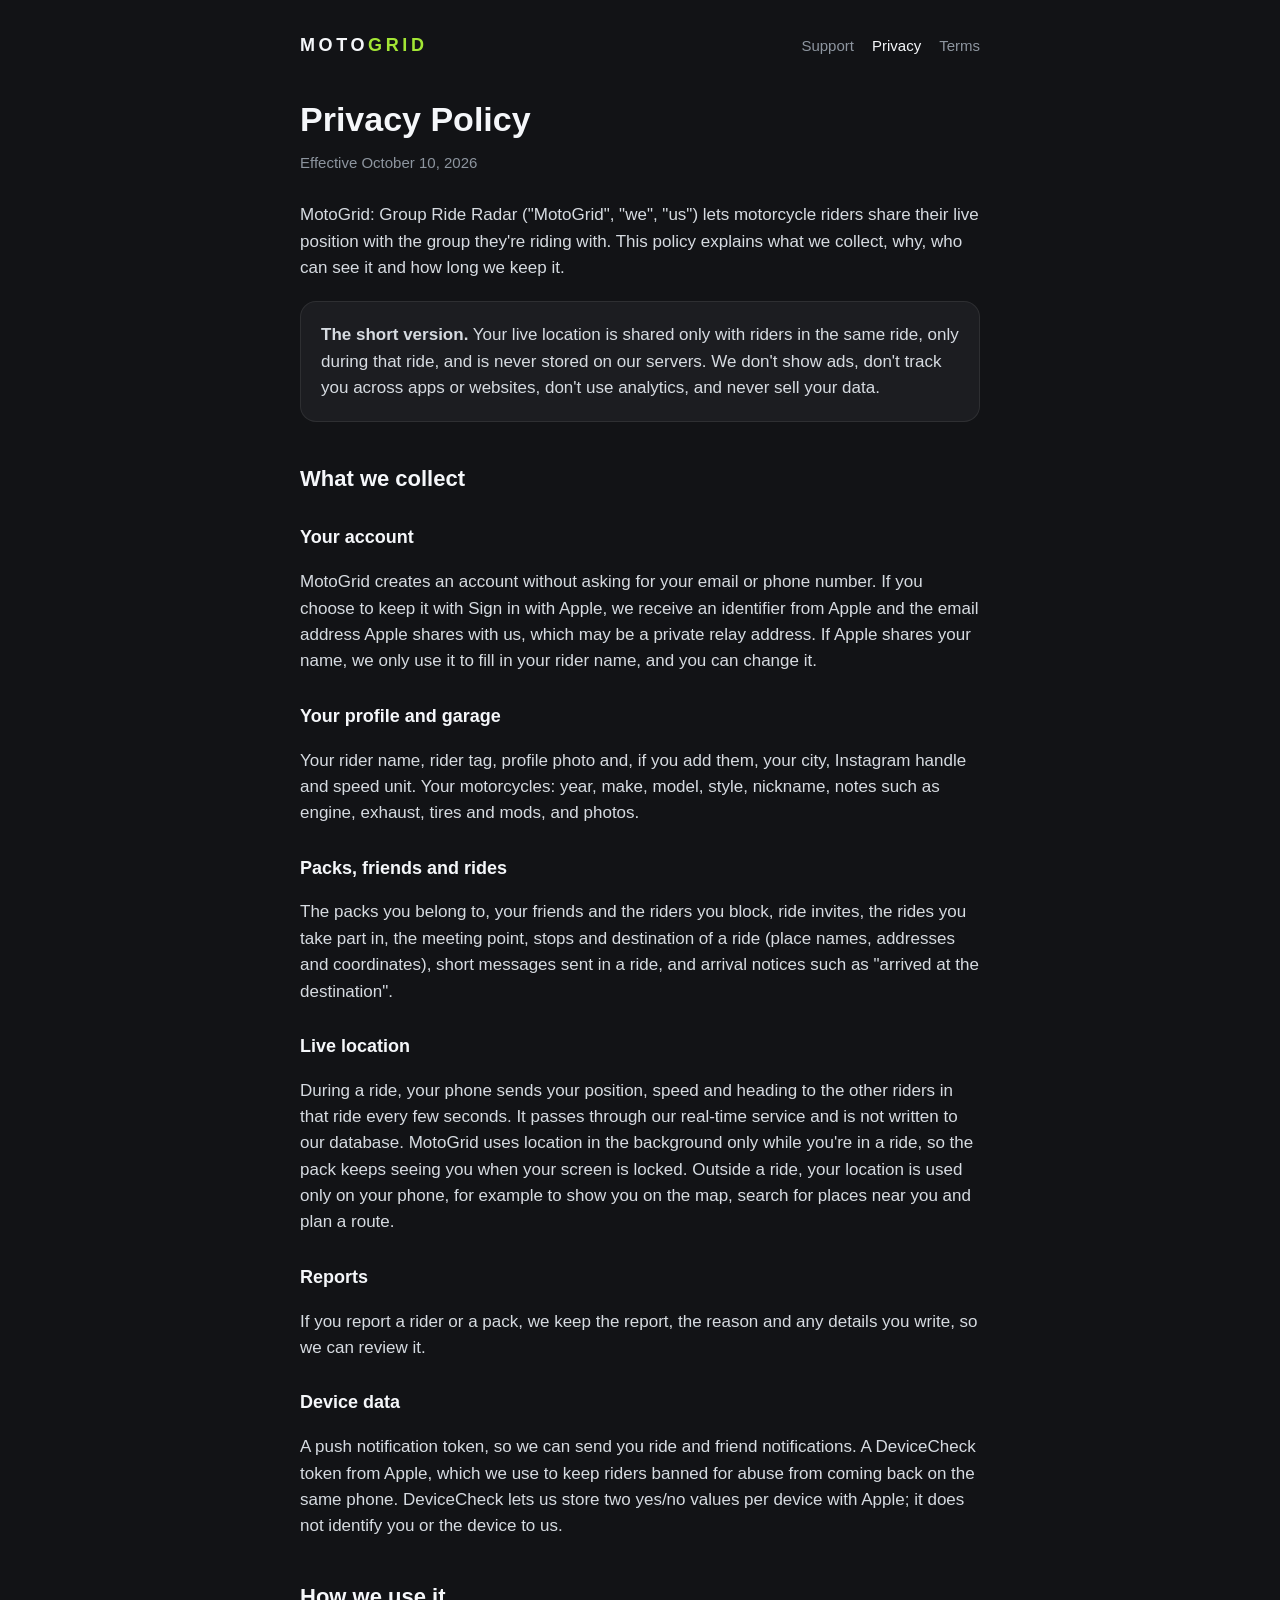
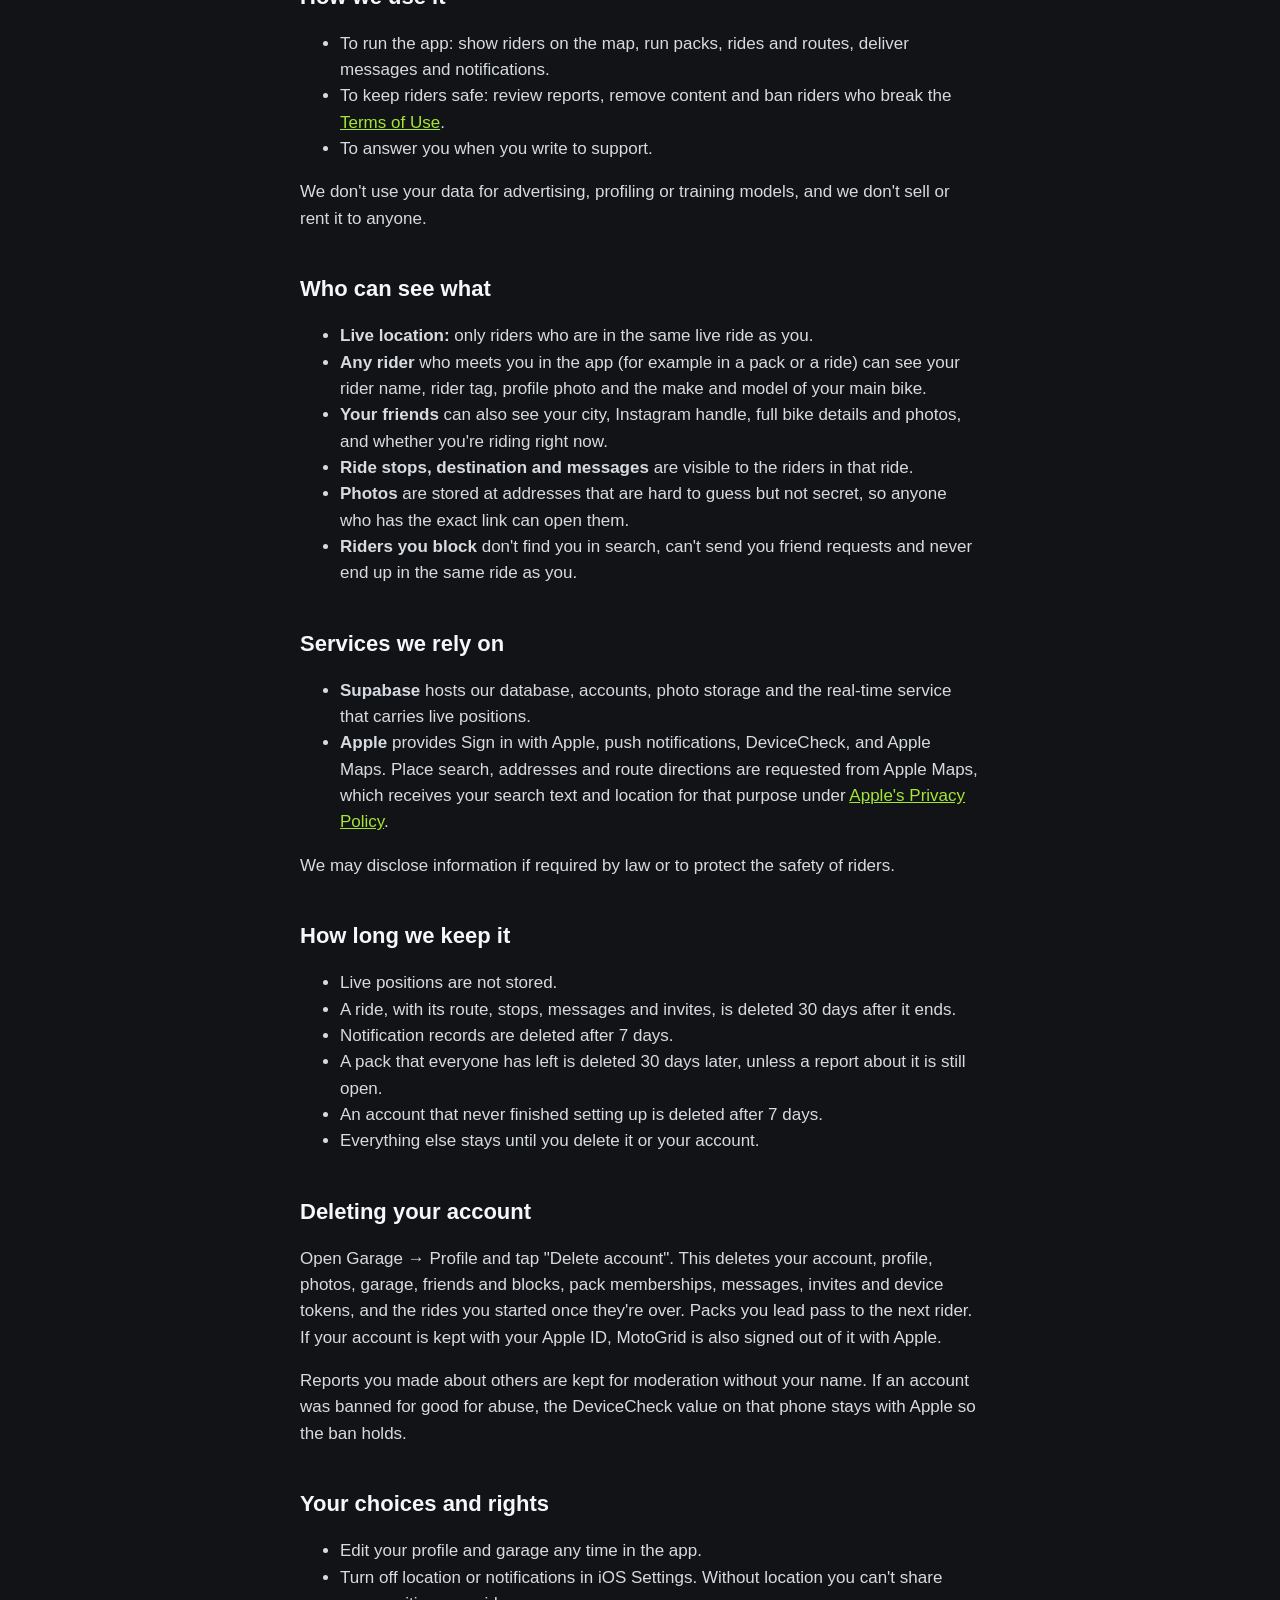
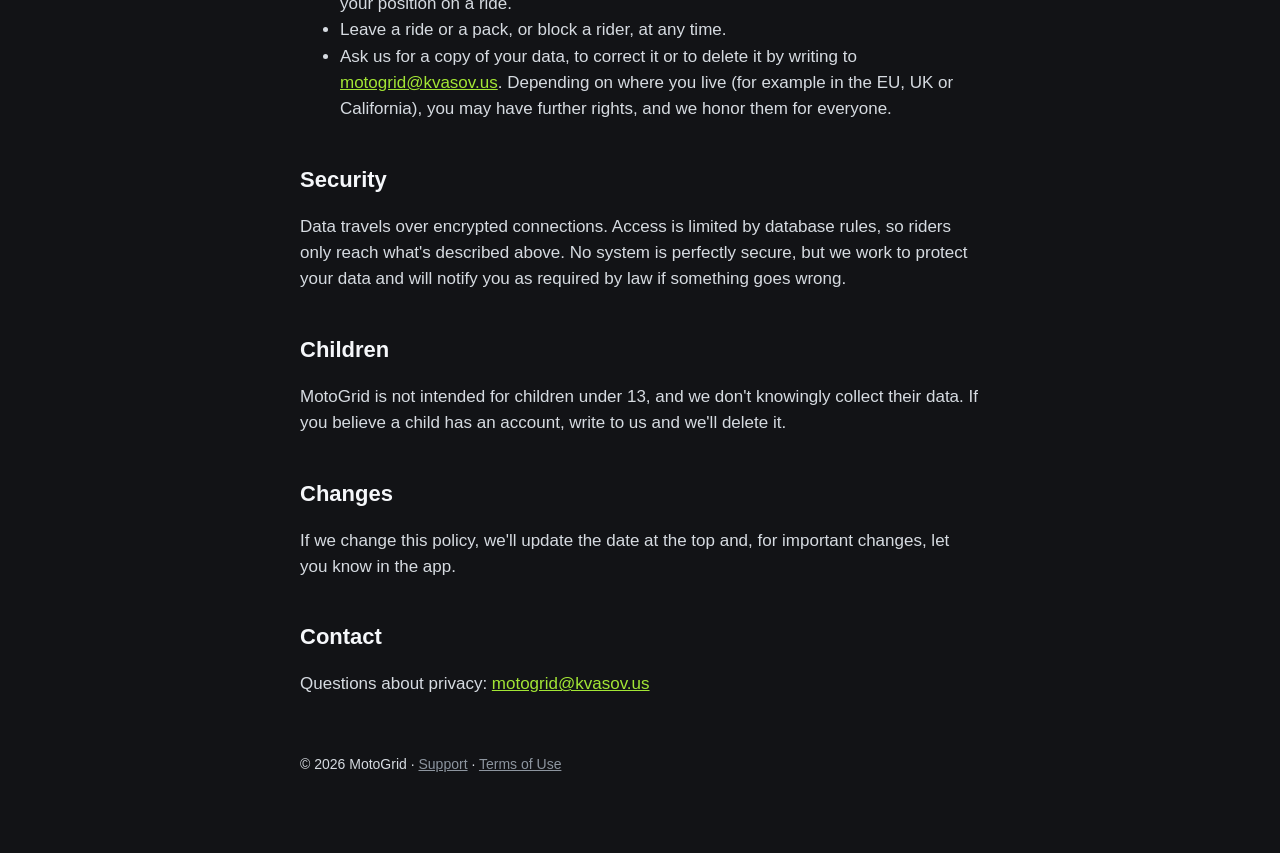
==== privacy.html @ 9b401e43 "Support page, privacy policy and terms of use" ====
<!doctype html>
<html lang="en">
<head>
  <meta charset="utf-8">
  <meta name="viewport" content="width=device-width, initial-scale=1">
  <title>MotoGrid Privacy Policy</title>
  <meta name="description" content="What MotoGrid: Group Ride Radar collects, why, who sees it and how long it's kept.">
  <link rel="stylesheet" href="style.css">
</head>
<body>
<main>
  <header>
    <a class="wordmark" href="./">MOTO<span>GRID</span></a>
    <nav>
      <a href="./">Support</a>
      <a href="privacy.html" aria-current="page">Privacy</a>
      <a href="terms.html">Terms</a>
    </nav>
  </header>

  <h1>Privacy Policy</h1>
  <p class="updated">Effective October 10, 2026</p>

  <p>MotoGrid: Group Ride Radar ("MotoGrid", "we", "us") lets motorcycle riders share their live position with the group they're riding with. This policy explains what we collect, why, who can see it and how long we keep it.</p>

  <div class="card">
    <p><strong>The short version.</strong> Your live location is shared only with riders in the same ride, only during that ride, and is never stored on our servers. We don't show ads, don't track you across apps or websites, don't use analytics, and never sell your data.</p>
  </div>

  <h2>What we collect</h2>

  <h3>Your account</h3>
  <p>MotoGrid creates an account without asking for your email or phone number. If you choose to keep it with Sign in with Apple, we receive an identifier from Apple and the email address Apple shares with us, which may be a private relay address. If Apple shares your name, we only use it to fill in your rider name, and you can change it.</p>

  <h3>Your profile and garage</h3>
  <p>Your rider name, rider tag, profile photo and, if you add them, your city, Instagram handle and speed unit. Your motorcycles: year, make, model, style, nickname, notes such as engine, exhaust, tires and mods, and photos.</p>

  <h3>Packs, friends and rides</h3>
  <p>The packs you belong to, your friends and the riders you block, ride invites, the rides you take part in, the meeting point, stops and destination of a ride (place names, addresses and coordinates), short messages sent in a ride, and arrival notices such as "arrived at the destination".</p>

  <h3>Live location</h3>
  <p>During a ride, your phone sends your position, speed and heading to the other riders in that ride every few seconds. It passes through our real-time service and is not written to our database. MotoGrid uses location in the background only while you're in a ride, so the pack keeps seeing you when your screen is locked. Outside a ride, your location is used only on your phone, for example to show you on the map, search for places near you and plan a route.</p>

  <h3>Reports</h3>
  <p>If you report a rider or a pack, we keep the report, the reason and any details you write, so we can review it.</p>

  <h3>Device data</h3>
  <p>A push notification token, so we can send you ride and friend notifications. A DeviceCheck token from Apple, which we use to keep riders banned for abuse from coming back on the same phone. DeviceCheck lets us store two yes/no values per device with Apple; it does not identify you or the device to us.</p>

  <h2>How we use it</h2>
  <ul>
    <li>To run the app: show riders on the map, run packs, rides and routes, deliver messages and notifications.</li>
    <li>To keep riders safe: review reports, remove content and ban riders who break the <a href="terms.html">Terms of Use</a>.</li>
    <li>To answer you when you write to support.</li>
  </ul>
  <p>We don't use your data for advertising, profiling or training models, and we don't sell or rent it to anyone.</p>

  <h2>Who can see what</h2>
  <ul>
    <li><strong>Live location:</strong> only riders who are in the same live ride as you.</li>
    <li><strong>Any rider</strong> who meets you in the app (for example in a pack or a ride) can see your rider name, rider tag, profile photo and the make and model of your main bike.</li>
    <li><strong>Your friends</strong> can also see your city, Instagram handle, full bike details and photos, and whether you're riding right now.</li>
    <li><strong>Ride stops, destination and messages</strong> are visible to the riders in that ride.</li>
    <li><strong>Photos</strong> are stored at addresses that are hard to guess but not secret, so anyone who has the exact link can open them.</li>
    <li><strong>Riders you block</strong> don't find you in search, can't send you friend requests and never end up in the same ride as you.</li>
  </ul>

  <h2>Services we rely on</h2>
  <ul>
    <li><strong>Supabase</strong> hosts our database, accounts, photo storage and the real-time service that carries live positions.</li>
    <li><strong>Apple</strong> provides Sign in with Apple, push notifications, DeviceCheck, and Apple Maps. Place search, addresses and route directions are requested from Apple Maps, which receives your search text and location for that purpose under <a href="https://www.apple.com/legal/privacy/">Apple's Privacy Policy</a>.</li>
  </ul>
  <p>We may disclose information if required by law or to protect the safety of riders.</p>

  <h2>How long we keep it</h2>
  <ul>
    <li>Live positions are not stored.</li>
    <li>A ride, with its route, stops, messages and invites, is deleted 30 days after it ends.</li>
    <li>Notification records are deleted after 7 days.</li>
    <li>A pack that everyone has left is deleted 30 days later, unless a report about it is still open.</li>
    <li>An account that never finished setting up is deleted after 7 days.</li>
    <li>Everything else stays until you delete it or your account.</li>
  </ul>

  <h2>Deleting your account</h2>
  <p>Open Garage → Profile and tap "Delete account". This deletes your account, profile, photos, garage, friends and blocks, pack memberships, messages, invites and device tokens, and the rides you started once they're over. Packs you lead pass to the next rider. If your account is kept with your Apple ID, MotoGrid is also signed out of it with Apple.</p>
  <p>Reports you made about others are kept for moderation without your name. If an account was banned for good for abuse, the DeviceCheck value on that phone stays with Apple so the ban holds.</p>

  <h2>Your choices and rights</h2>
  <ul>
    <li>Edit your profile and garage any time in the app.</li>
    <li>Turn off location or notifications in iOS Settings. Without location you can't share your position on a ride.</li>
    <li>Leave a ride or a pack, or block a rider, at any time.</li>
    <li>Ask us for a copy of your data, to correct it or to delete it by writing to <a href="mailto:motogrid@kvasov.us?subject=Privacy%20request">motogrid@kvasov.us</a>. Depending on where you live (for example in the EU, UK or California), you may have further rights, and we honor them for everyone.</li>
  </ul>

  <h2>Security</h2>
  <p>Data travels over encrypted connections. Access is limited by database rules, so riders only reach what's described above. No system is perfectly secure, but we work to protect your data and will notify you as required by law if something goes wrong.</p>

  <h2>Children</h2>
  <p>MotoGrid is not intended for children under 13, and we don't knowingly collect their data. If you believe a child has an account, write to us and we'll delete it.</p>

  <h2>Changes</h2>
  <p>If we change this policy, we'll update the date at the top and, for important changes, let you know in the app.</p>

  <h2>Contact</h2>
  <p>Questions about privacy: <a href="mailto:motogrid@kvasov.us?subject=Privacy">motogrid@kvasov.us</a></p>

  <footer>
    <p>© 2026 MotoGrid · <a href="./">Support</a> · <a href="terms.html">Terms of Use</a></p>
  </footer>
</main>
</body>
</html>
---- style.css ----
:root {
  --background: #121316;
  --card: #1c1d21;
  --stroke: rgba(255, 255, 255, 0.08);
  --primary: #f5f7fa;
  --secondary: #8d959f;
  --accent: #a3e635;
  color-scheme: dark;
}

* {
  box-sizing: border-box;
}

body {
  margin: 0;
  background: var(--background);
  color: var(--primary);
  font: 17px/1.55 -apple-system, BlinkMacSystemFont, "SF Pro Text", "Helvetica Neue", Arial, sans-serif;
  -webkit-text-size-adjust: 100%;
}

main {
  max-width: 720px;
  margin: 0 auto;
  padding: 32px 20px 64px;
}

header {
  display: flex;
  flex-wrap: wrap;
  align-items: center;
  justify-content: space-between;
  gap: 12px;
  margin-bottom: 40px;
}

nav {
  display: flex;
  gap: 18px;
  font-size: 15px;
}

nav a {
  color: var(--secondary);
  text-decoration: none;
}

nav a[aria-current="page"] {
  color: var(--primary);
}

.wordmark {
  font-weight: 800;
  font-stretch: expanded;
  letter-spacing: 0.2em;
  font-size: 18px;
  color: var(--primary);
  text-decoration: none;
}

.wordmark span {
  color: var(--accent);
}

h1 {
  font-size: 34px;
  line-height: 1.15;
  margin: 0 0 12px;
}

h2 {
  font-size: 22px;
  margin: 40px 0 12px;
}

h3 {
  font-size: 18px;
  margin: 28px 0 8px;
}

p,
li {
  color: #d6dbe1;
}

.lead {
  font-size: 19px;
  color: var(--secondary);
  margin: 0 0 28px;
}

.updated {
  color: var(--secondary);
  font-size: 15px;
  margin: 0 0 28px;
}

a {
  color: var(--accent);
}

.card {
  background: var(--card);
  border: 1px solid var(--stroke);
  border-radius: 16px;
  padding: 20px;
  margin: 20px 0;
}

.card p:first-child {
  margin-top: 0;
}

.card p:last-child {
  margin-bottom: 0;
}

.button {
  display: inline-block;
  background: var(--accent);
  color: #0b0c0e;
  font-weight: 700;
  text-decoration: none;
  border-radius: 14px;
  padding: 14px 22px;
}

details {
  border-top: 1px solid var(--stroke);
  padding: 14px 0;
}

details:last-of-type {
  border-bottom: 1px solid var(--stroke);
}

summary {
  cursor: pointer;
  font-weight: 600;
  color: var(--primary);
}

details p {
  margin: 10px 0 0;
}

footer {
  margin-top: 56px;
  color: var(--secondary);
  font-size: 14px;
}

footer a {
  color: var(--secondary);
}
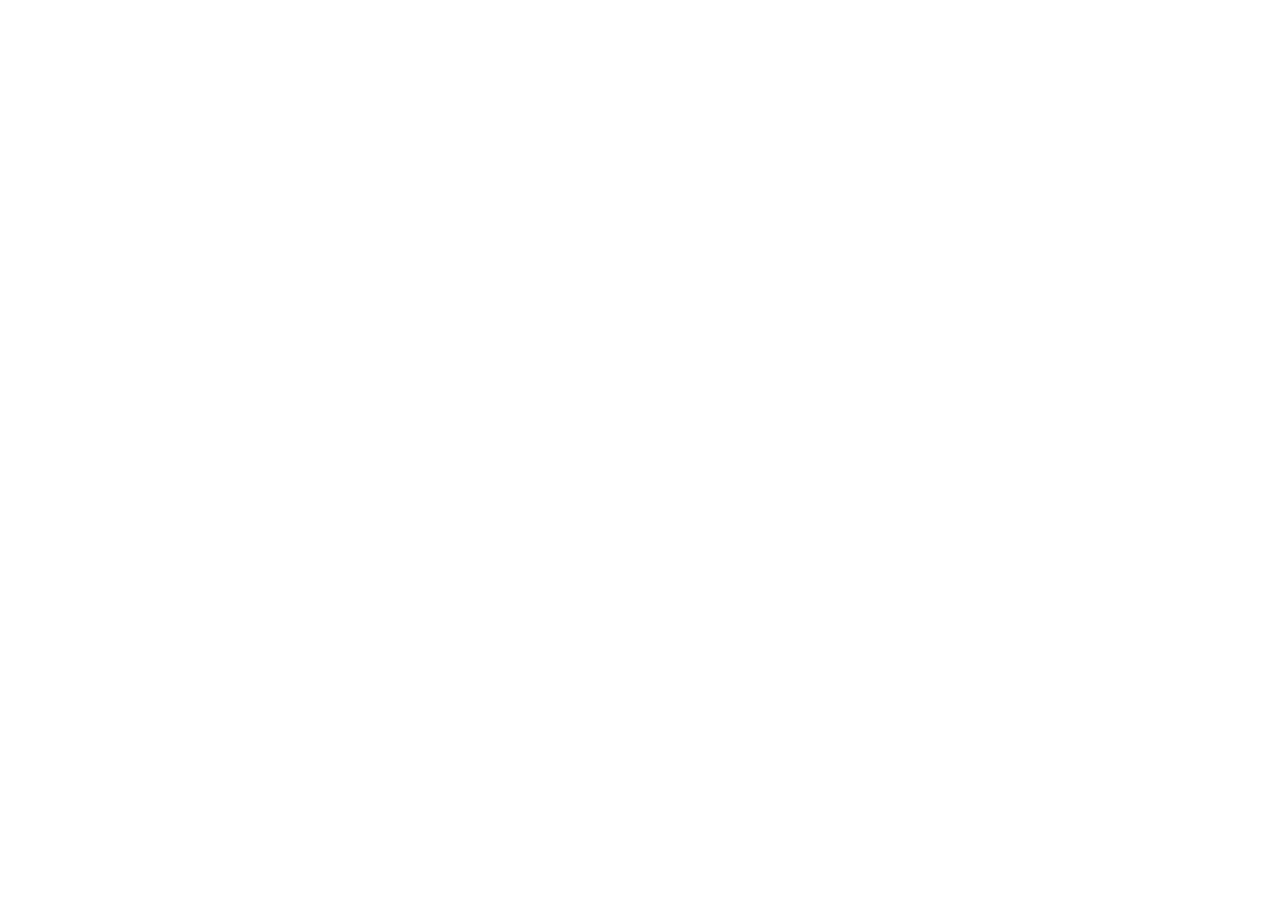
==== commit 465756d5: "Redirect the old site to gridride.app. The privacy text now lives with the invite domain, including " ====
--- a/privacy.html
+++ b/privacy.html
@@ -4,111 +4,11 @@
   <meta charset="utf-8">
   <meta name="viewport" content="width=device-width, initial-scale=1">
   <title>MotoGrid Privacy Policy</title>
-  <meta name="description" content="What MotoGrid: Group Ride Radar collects, why, who sees it and how long it's kept.">
-  <link rel="stylesheet" href="style.css">
+  <link rel="canonical" href="https://gridride.app/privacy">
+  <meta http-equiv="refresh" content="0; url=https://gridride.app/privacy">
+  <script>location.replace("https://gridride.app/privacy")</script>
 </head>
 <body>
-<main>
-  <header>
-    <a class="wordmark" href="./">MOTO<span>GRID</span></a>
-    <nav>
-      <a href="./">Support</a>
-      <a href="privacy.html" aria-current="page">Privacy</a>
-      <a href="terms.html">Terms</a>
-    </nav>
-  </header>
-
-  <h1>Privacy Policy</h1>
-  <p class="updated">Effective October 10, 2026</p>
-
-  <p>MotoGrid: Group Ride Radar ("MotoGrid", "we", "us") lets motorcycle riders share their live position with the group they're riding with. This policy explains what we collect, why, who can see it and how long we keep it.</p>
-
-  <div class="card">
-    <p><strong>The short version.</strong> Your live location is shared only with riders in the same ride, only during that ride, and is never stored on our servers. We don't show ads, don't track you across apps or websites, don't use analytics, and never sell your data.</p>
-  </div>
-
-  <h2>What we collect</h2>
-
-  <h3>Your account</h3>
-  <p>MotoGrid creates an account without asking for your email or phone number. If you choose to keep it with Sign in with Apple, we receive an identifier from Apple and the email address Apple shares with us, which may be a private relay address. If Apple shares your name, we only use it to fill in your rider name, and you can change it.</p>
-
-  <h3>Your profile and garage</h3>
-  <p>Your rider name, rider tag, profile photo and, if you add them, your city, Instagram handle and speed unit. Your motorcycles: year, make, model, style, nickname, notes such as engine, exhaust, tires and mods, and photos.</p>
-
-  <h3>Packs, friends and rides</h3>
-  <p>The packs you belong to, your friends and the riders you block, ride invites, the rides you take part in, the meeting point, stops and destination of a ride (place names, addresses and coordinates), short messages sent in a ride, and arrival notices such as "arrived at the destination".</p>
-
-  <h3>Live location</h3>
-  <p>During a ride, your phone sends your position, speed and heading to the other riders in that ride every few seconds. It passes through our real-time service and is not written to our database. MotoGrid uses location in the background only while you're in a ride, so the pack keeps seeing you when your screen is locked. Outside a ride, your location is used only on your phone, for example to show you on the map, search for places near you and plan a route.</p>
-
-  <h3>Reports</h3>
-  <p>If you report a rider or a pack, we keep the report, the reason and any details you write, so we can review it.</p>
-
-  <h3>Device data</h3>
-  <p>A push notification token, so we can send you ride and friend notifications. A DeviceCheck token from Apple, which we use to keep riders banned for abuse from coming back on the same phone. DeviceCheck lets us store two yes/no values per device with Apple; it does not identify you or the device to us.</p>
-
-  <h2>How we use it</h2>
-  <ul>
-    <li>To run the app: show riders on the map, run packs, rides and routes, deliver messages and notifications.</li>
-    <li>To keep riders safe: review reports, remove content and ban riders who break the <a href="terms.html">Terms of Use</a>.</li>
-    <li>To answer you when you write to support.</li>
-  </ul>
-  <p>We don't use your data for advertising, profiling or training models, and we don't sell or rent it to anyone.</p>
-
-  <h2>Who can see what</h2>
-  <ul>
-    <li><strong>Live location:</strong> only riders who are in the same live ride as you.</li>
-    <li><strong>Any rider</strong> who meets you in the app (for example in a pack or a ride) can see your rider name, rider tag, profile photo and the make and model of your main bike.</li>
-    <li><strong>Your friends</strong> can also see your city, Instagram handle, full bike details and photos, and whether you're riding right now.</li>
-    <li><strong>Ride stops, destination and messages</strong> are visible to the riders in that ride.</li>
-    <li><strong>Photos</strong> are stored at addresses that are hard to guess but not secret, so anyone who has the exact link can open them.</li>
-    <li><strong>Riders you block</strong> don't find you in search, can't send you friend requests and never end up in the same ride as you.</li>
-  </ul>
-
-  <h2>Services we rely on</h2>
-  <ul>
-    <li><strong>Supabase</strong> hosts our database, accounts, photo storage and the real-time service that carries live positions.</li>
-    <li><strong>Apple</strong> provides Sign in with Apple, push notifications, DeviceCheck, and Apple Maps. Place search, addresses and route directions are requested from Apple Maps, which receives your search text and location for that purpose under <a href="https://www.apple.com/legal/privacy/">Apple's Privacy Policy</a>.</li>
-  </ul>
-  <p>We may disclose information if required by law or to protect the safety of riders.</p>
-
-  <h2>How long we keep it</h2>
-  <ul>
-    <li>Live positions are not stored.</li>
-    <li>A ride, with its route, stops, messages and invites, is deleted 30 days after it ends.</li>
-    <li>Notification records are deleted after 7 days.</li>
-    <li>A pack that everyone has left is deleted 30 days later, unless a report about it is still open.</li>
-    <li>An account that never finished setting up is deleted after 7 days.</li>
-    <li>Everything else stays until you delete it or your account.</li>
-  </ul>
-
-  <h2>Deleting your account</h2>
-  <p>Open Garage → Profile and tap "Delete account". This deletes your account, profile, photos, garage, friends and blocks, pack memberships, messages, invites and device tokens, and the rides you started once they're over. Packs you lead pass to the next rider. If your account is kept with your Apple ID, MotoGrid is also signed out of it with Apple.</p>
-  <p>Reports you made about others are kept for moderation without your name. If an account was banned for good for abuse, the DeviceCheck value on that phone stays with Apple so the ban holds.</p>
-
-  <h2>Your choices and rights</h2>
-  <ul>
-    <li>Edit your profile and garage any time in the app.</li>
-    <li>Turn off location or notifications in iOS Settings. Without location you can't share your position on a ride.</li>
-    <li>Leave a ride or a pack, or block a rider, at any time.</li>
-    <li>Ask us for a copy of your data, to correct it or to delete it by writing to <a href="mailto:motogrid@kvasov.us?subject=Privacy%20request">motogrid@kvasov.us</a>. Depending on where you live (for example in the EU, UK or California), you may have further rights, and we honor them for everyone.</li>
-  </ul>
-
-  <h2>Security</h2>
-  <p>Data travels over encrypted connections. Access is limited by database rules, so riders only reach what's described above. No system is perfectly secure, but we work to protect your data and will notify you as required by law if something goes wrong.</p>
-
-  <h2>Children</h2>
-  <p>MotoGrid is not intended for children under 13, and we don't knowingly collect their data. If you believe a child has an account, write to us and we'll delete it.</p>
-
-  <h2>Changes</h2>
-  <p>If we change this policy, we'll update the date at the top and, for important changes, let you know in the app.</p>
-
-  <h2>Contact</h2>
-  <p>Questions about privacy: <a href="mailto:motogrid@kvasov.us?subject=Privacy">motogrid@kvasov.us</a></p>
-
-  <footer>
-    <p>© 2026 MotoGrid · <a href="./">Support</a> · <a href="terms.html">Terms of Use</a></p>
-  </footer>
-</main>
+  <p><a href="https://gridride.app/privacy">MotoGrid Privacy Policy</a></p>
 </body>
 </html>
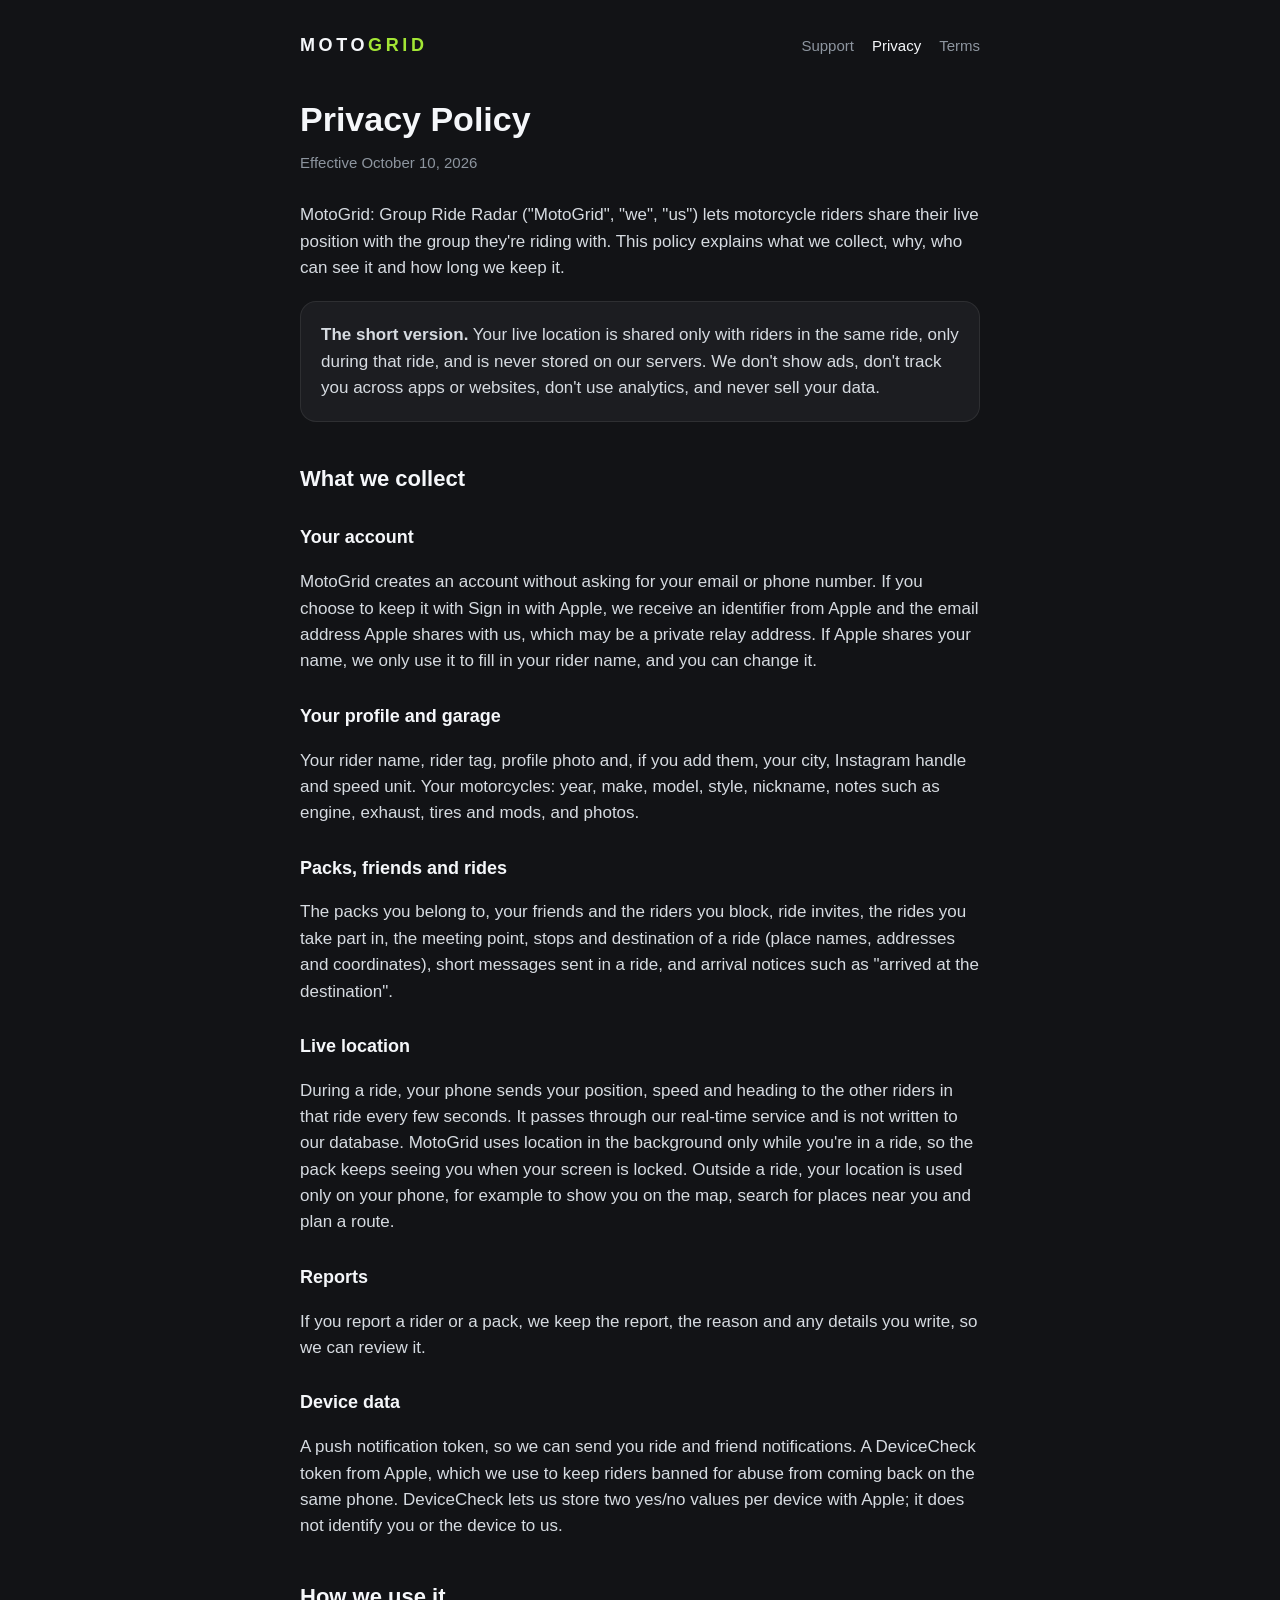
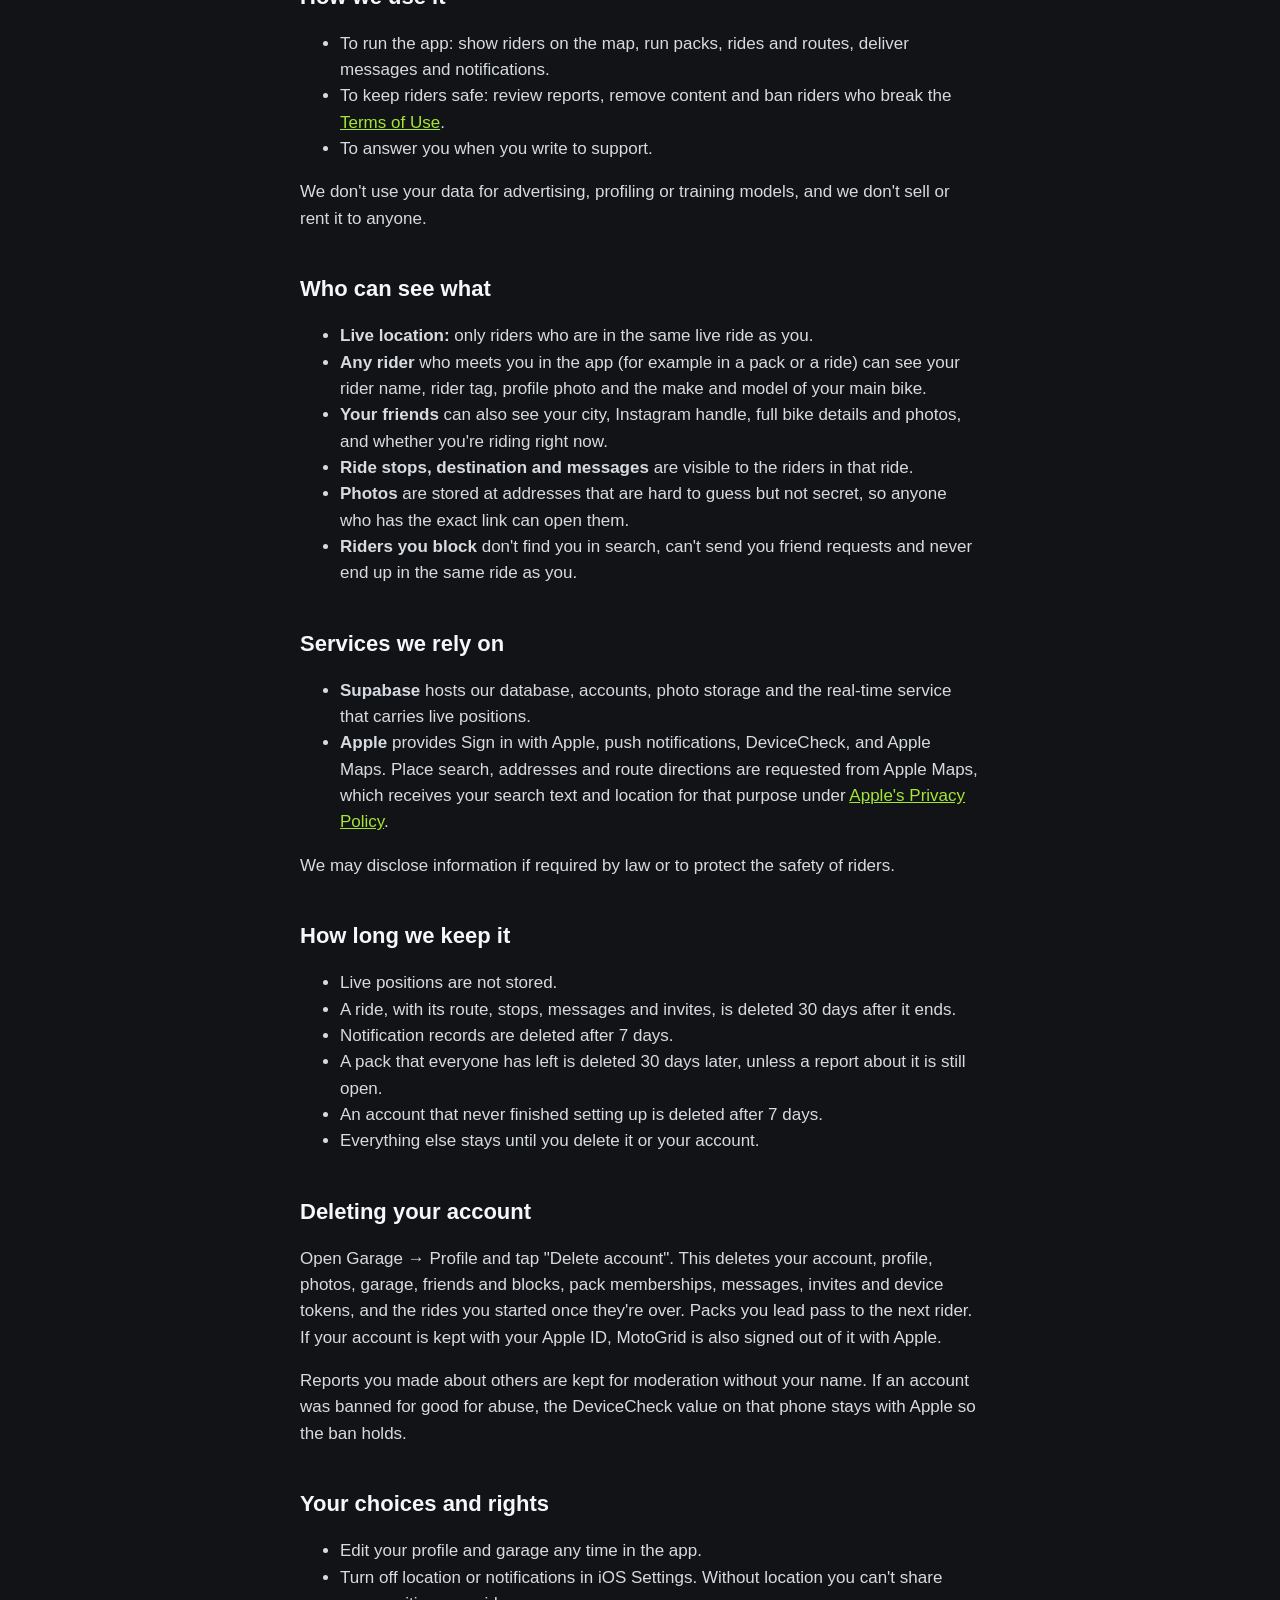
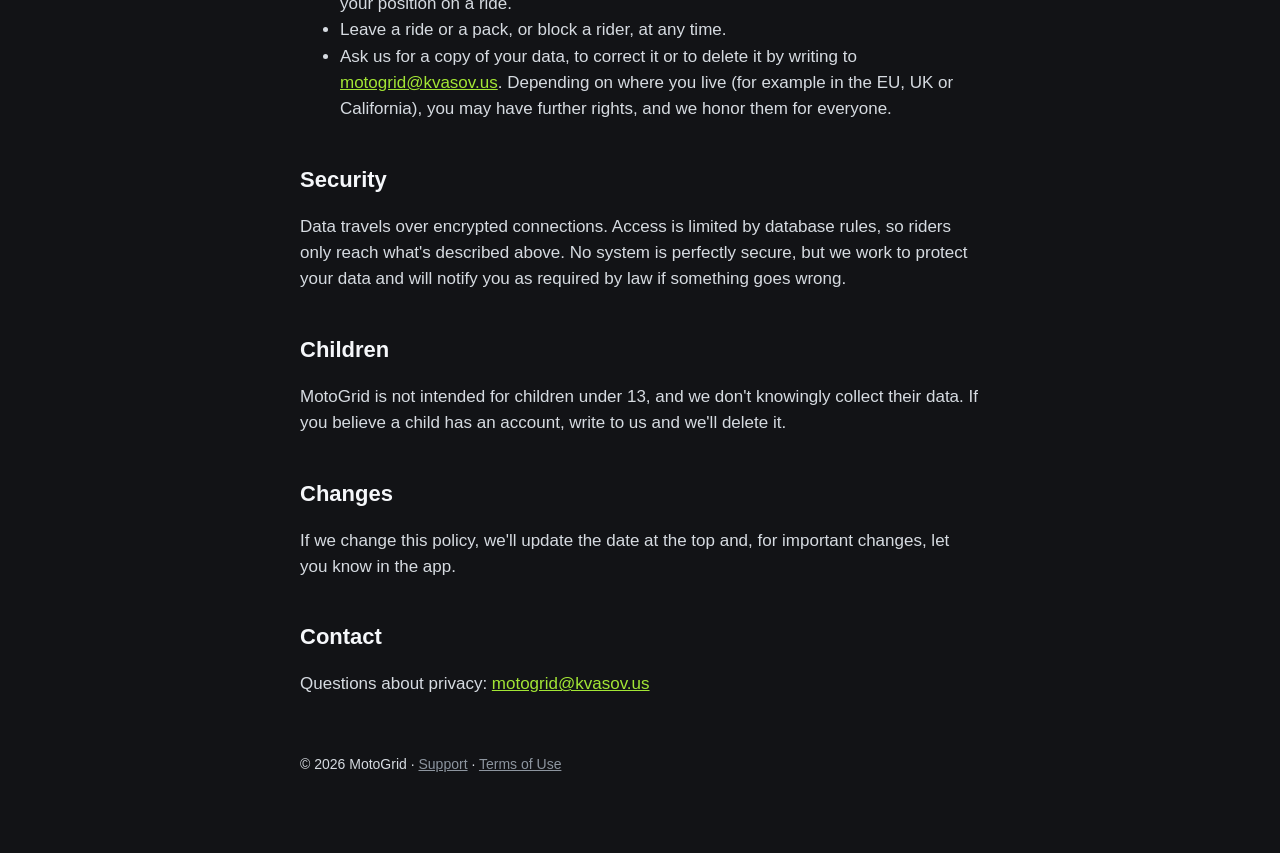
==== commit d3b9991c: "Revert "Redirect the old site to gridride.app." This reverts commit 465756d5f4dc5960e2ebc940936734ac" ====
--- a/privacy.html
+++ b/privacy.html
@@ -4,11 +4,111 @@
   <meta charset="utf-8">
   <meta name="viewport" content="width=device-width, initial-scale=1">
   <title>MotoGrid Privacy Policy</title>
-  <link rel="canonical" href="https://gridride.app/privacy">
-  <meta http-equiv="refresh" content="0; url=https://gridride.app/privacy">
-  <script>location.replace("https://gridride.app/privacy")</script>
+  <meta name="description" content="What MotoGrid: Group Ride Radar collects, why, who sees it and how long it's kept.">
+  <link rel="stylesheet" href="style.css">
 </head>
 <body>
-  <p><a href="https://gridride.app/privacy">MotoGrid Privacy Policy</a></p>
+<main>
+  <header>
+    <a class="wordmark" href="./">MOTO<span>GRID</span></a>
+    <nav>
+      <a href="./">Support</a>
+      <a href="privacy.html" aria-current="page">Privacy</a>
+      <a href="terms.html">Terms</a>
+    </nav>
+  </header>
+
+  <h1>Privacy Policy</h1>
+  <p class="updated">Effective October 10, 2026</p>
+
+  <p>MotoGrid: Group Ride Radar ("MotoGrid", "we", "us") lets motorcycle riders share their live position with the group they're riding with. This policy explains what we collect, why, who can see it and how long we keep it.</p>
+
+  <div class="card">
+    <p><strong>The short version.</strong> Your live location is shared only with riders in the same ride, only during that ride, and is never stored on our servers. We don't show ads, don't track you across apps or websites, don't use analytics, and never sell your data.</p>
+  </div>
+
+  <h2>What we collect</h2>
+
+  <h3>Your account</h3>
+  <p>MotoGrid creates an account without asking for your email or phone number. If you choose to keep it with Sign in with Apple, we receive an identifier from Apple and the email address Apple shares with us, which may be a private relay address. If Apple shares your name, we only use it to fill in your rider name, and you can change it.</p>
+
+  <h3>Your profile and garage</h3>
+  <p>Your rider name, rider tag, profile photo and, if you add them, your city, Instagram handle and speed unit. Your motorcycles: year, make, model, style, nickname, notes such as engine, exhaust, tires and mods, and photos.</p>
+
+  <h3>Packs, friends and rides</h3>
+  <p>The packs you belong to, your friends and the riders you block, ride invites, the rides you take part in, the meeting point, stops and destination of a ride (place names, addresses and coordinates), short messages sent in a ride, and arrival notices such as "arrived at the destination".</p>
+
+  <h3>Live location</h3>
+  <p>During a ride, your phone sends your position, speed and heading to the other riders in that ride every few seconds. It passes through our real-time service and is not written to our database. MotoGrid uses location in the background only while you're in a ride, so the pack keeps seeing you when your screen is locked. Outside a ride, your location is used only on your phone, for example to show you on the map, search for places near you and plan a route.</p>
+
+  <h3>Reports</h3>
+  <p>If you report a rider or a pack, we keep the report, the reason and any details you write, so we can review it.</p>
+
+  <h3>Device data</h3>
+  <p>A push notification token, so we can send you ride and friend notifications. A DeviceCheck token from Apple, which we use to keep riders banned for abuse from coming back on the same phone. DeviceCheck lets us store two yes/no values per device with Apple; it does not identify you or the device to us.</p>
+
+  <h2>How we use it</h2>
+  <ul>
+    <li>To run the app: show riders on the map, run packs, rides and routes, deliver messages and notifications.</li>
+    <li>To keep riders safe: review reports, remove content and ban riders who break the <a href="terms.html">Terms of Use</a>.</li>
+    <li>To answer you when you write to support.</li>
+  </ul>
+  <p>We don't use your data for advertising, profiling or training models, and we don't sell or rent it to anyone.</p>
+
+  <h2>Who can see what</h2>
+  <ul>
+    <li><strong>Live location:</strong> only riders who are in the same live ride as you.</li>
+    <li><strong>Any rider</strong> who meets you in the app (for example in a pack or a ride) can see your rider name, rider tag, profile photo and the make and model of your main bike.</li>
+    <li><strong>Your friends</strong> can also see your city, Instagram handle, full bike details and photos, and whether you're riding right now.</li>
+    <li><strong>Ride stops, destination and messages</strong> are visible to the riders in that ride.</li>
+    <li><strong>Photos</strong> are stored at addresses that are hard to guess but not secret, so anyone who has the exact link can open them.</li>
+    <li><strong>Riders you block</strong> don't find you in search, can't send you friend requests and never end up in the same ride as you.</li>
+  </ul>
+
+  <h2>Services we rely on</h2>
+  <ul>
+    <li><strong>Supabase</strong> hosts our database, accounts, photo storage and the real-time service that carries live positions.</li>
+    <li><strong>Apple</strong> provides Sign in with Apple, push notifications, DeviceCheck, and Apple Maps. Place search, addresses and route directions are requested from Apple Maps, which receives your search text and location for that purpose under <a href="https://www.apple.com/legal/privacy/">Apple's Privacy Policy</a>.</li>
+  </ul>
+  <p>We may disclose information if required by law or to protect the safety of riders.</p>
+
+  <h2>How long we keep it</h2>
+  <ul>
+    <li>Live positions are not stored.</li>
+    <li>A ride, with its route, stops, messages and invites, is deleted 30 days after it ends.</li>
+    <li>Notification records are deleted after 7 days.</li>
+    <li>A pack that everyone has left is deleted 30 days later, unless a report about it is still open.</li>
+    <li>An account that never finished setting up is deleted after 7 days.</li>
+    <li>Everything else stays until you delete it or your account.</li>
+  </ul>
+
+  <h2>Deleting your account</h2>
+  <p>Open Garage → Profile and tap "Delete account". This deletes your account, profile, photos, garage, friends and blocks, pack memberships, messages, invites and device tokens, and the rides you started once they're over. Packs you lead pass to the next rider. If your account is kept with your Apple ID, MotoGrid is also signed out of it with Apple.</p>
+  <p>Reports you made about others are kept for moderation without your name. If an account was banned for good for abuse, the DeviceCheck value on that phone stays with Apple so the ban holds.</p>
+
+  <h2>Your choices and rights</h2>
+  <ul>
+    <li>Edit your profile and garage any time in the app.</li>
+    <li>Turn off location or notifications in iOS Settings. Without location you can't share your position on a ride.</li>
+    <li>Leave a ride or a pack, or block a rider, at any time.</li>
+    <li>Ask us for a copy of your data, to correct it or to delete it by writing to <a href="mailto:motogrid@kvasov.us?subject=Privacy%20request">motogrid@kvasov.us</a>. Depending on where you live (for example in the EU, UK or California), you may have further rights, and we honor them for everyone.</li>
+  </ul>
+
+  <h2>Security</h2>
+  <p>Data travels over encrypted connections. Access is limited by database rules, so riders only reach what's described above. No system is perfectly secure, but we work to protect your data and will notify you as required by law if something goes wrong.</p>
+
+  <h2>Children</h2>
+  <p>MotoGrid is not intended for children under 13, and we don't knowingly collect their data. If you believe a child has an account, write to us and we'll delete it.</p>
+
+  <h2>Changes</h2>
+  <p>If we change this policy, we'll update the date at the top and, for important changes, let you know in the app.</p>
+
+  <h2>Contact</h2>
+  <p>Questions about privacy: <a href="mailto:motogrid@kvasov.us?subject=Privacy">motogrid@kvasov.us</a></p>
+
+  <footer>
+    <p>© 2026 MotoGrid · <a href="./">Support</a> · <a href="terms.html">Terms of Use</a></p>
+  </footer>
+</main>
 </body>
 </html>
--- a/style.css
+++ b/style.css
@@ -0,0 +1,156 @@
+:root {
+  --background: #121316;
+  --card: #1c1d21;
+  --stroke: rgba(255, 255, 255, 0.08);
+  --primary: #f5f7fa;
+  --secondary: #8d959f;
+  --accent: #a3e635;
+  color-scheme: dark;
+}
+
+* {
+  box-sizing: border-box;
+}
+
+body {
+  margin: 0;
+  background: var(--background);
+  color: var(--primary);
+  font: 17px/1.55 -apple-system, BlinkMacSystemFont, "SF Pro Text", "Helvetica Neue", Arial, sans-serif;
+  -webkit-text-size-adjust: 100%;
+}
+
+main {
+  max-width: 720px;
+  margin: 0 auto;
+  padding: 32px 20px 64px;
+}
+
+header {
+  display: flex;
+  flex-wrap: wrap;
+  align-items: center;
+  justify-content: space-between;
+  gap: 12px;
+  margin-bottom: 40px;
+}
+
+nav {
+  display: flex;
+  gap: 18px;
+  font-size: 15px;
+}
+
+nav a {
+  color: var(--secondary);
+  text-decoration: none;
+}
+
+nav a[aria-current="page"] {
+  color: var(--primary);
+}
+
+.wordmark {
+  font-weight: 800;
+  font-stretch: expanded;
+  letter-spacing: 0.2em;
+  font-size: 18px;
+  color: var(--primary);
+  text-decoration: none;
+}
+
+.wordmark span {
+  color: var(--accent);
+}
+
+h1 {
+  font-size: 34px;
+  line-height: 1.15;
+  margin: 0 0 12px;
+}
+
+h2 {
+  font-size: 22px;
+  margin: 40px 0 12px;
+}
+
+h3 {
+  font-size: 18px;
+  margin: 28px 0 8px;
+}
+
+p,
+li {
+  color: #d6dbe1;
+}
+
+.lead {
+  font-size: 19px;
+  color: var(--secondary);
+  margin: 0 0 28px;
+}
+
+.updated {
+  color: var(--secondary);
+  font-size: 15px;
+  margin: 0 0 28px;
+}
+
+a {
+  color: var(--accent);
+}
+
+.card {
+  background: var(--card);
+  border: 1px solid var(--stroke);
+  border-radius: 16px;
+  padding: 20px;
+  margin: 20px 0;
+}
+
+.card p:first-child {
+  margin-top: 0;
+}
+
+.card p:last-child {
+  margin-bottom: 0;
+}
+
+.button {
+  display: inline-block;
+  background: var(--accent);
+  color: #0b0c0e;
+  font-weight: 700;
+  text-decoration: none;
+  border-radius: 14px;
+  padding: 14px 22px;
+}
+
+details {
+  border-top: 1px solid var(--stroke);
+  padding: 14px 0;
+}
+
+details:last-of-type {
+  border-bottom: 1px solid var(--stroke);
+}
+
+summary {
+  cursor: pointer;
+  font-weight: 600;
+  color: var(--primary);
+}
+
+details p {
+  margin: 10px 0 0;
+}
+
+footer {
+  margin-top: 56px;
+  color: var(--secondary);
+  font-size: 14px;
+}
+
+footer a {
+  color: var(--secondary);
+}
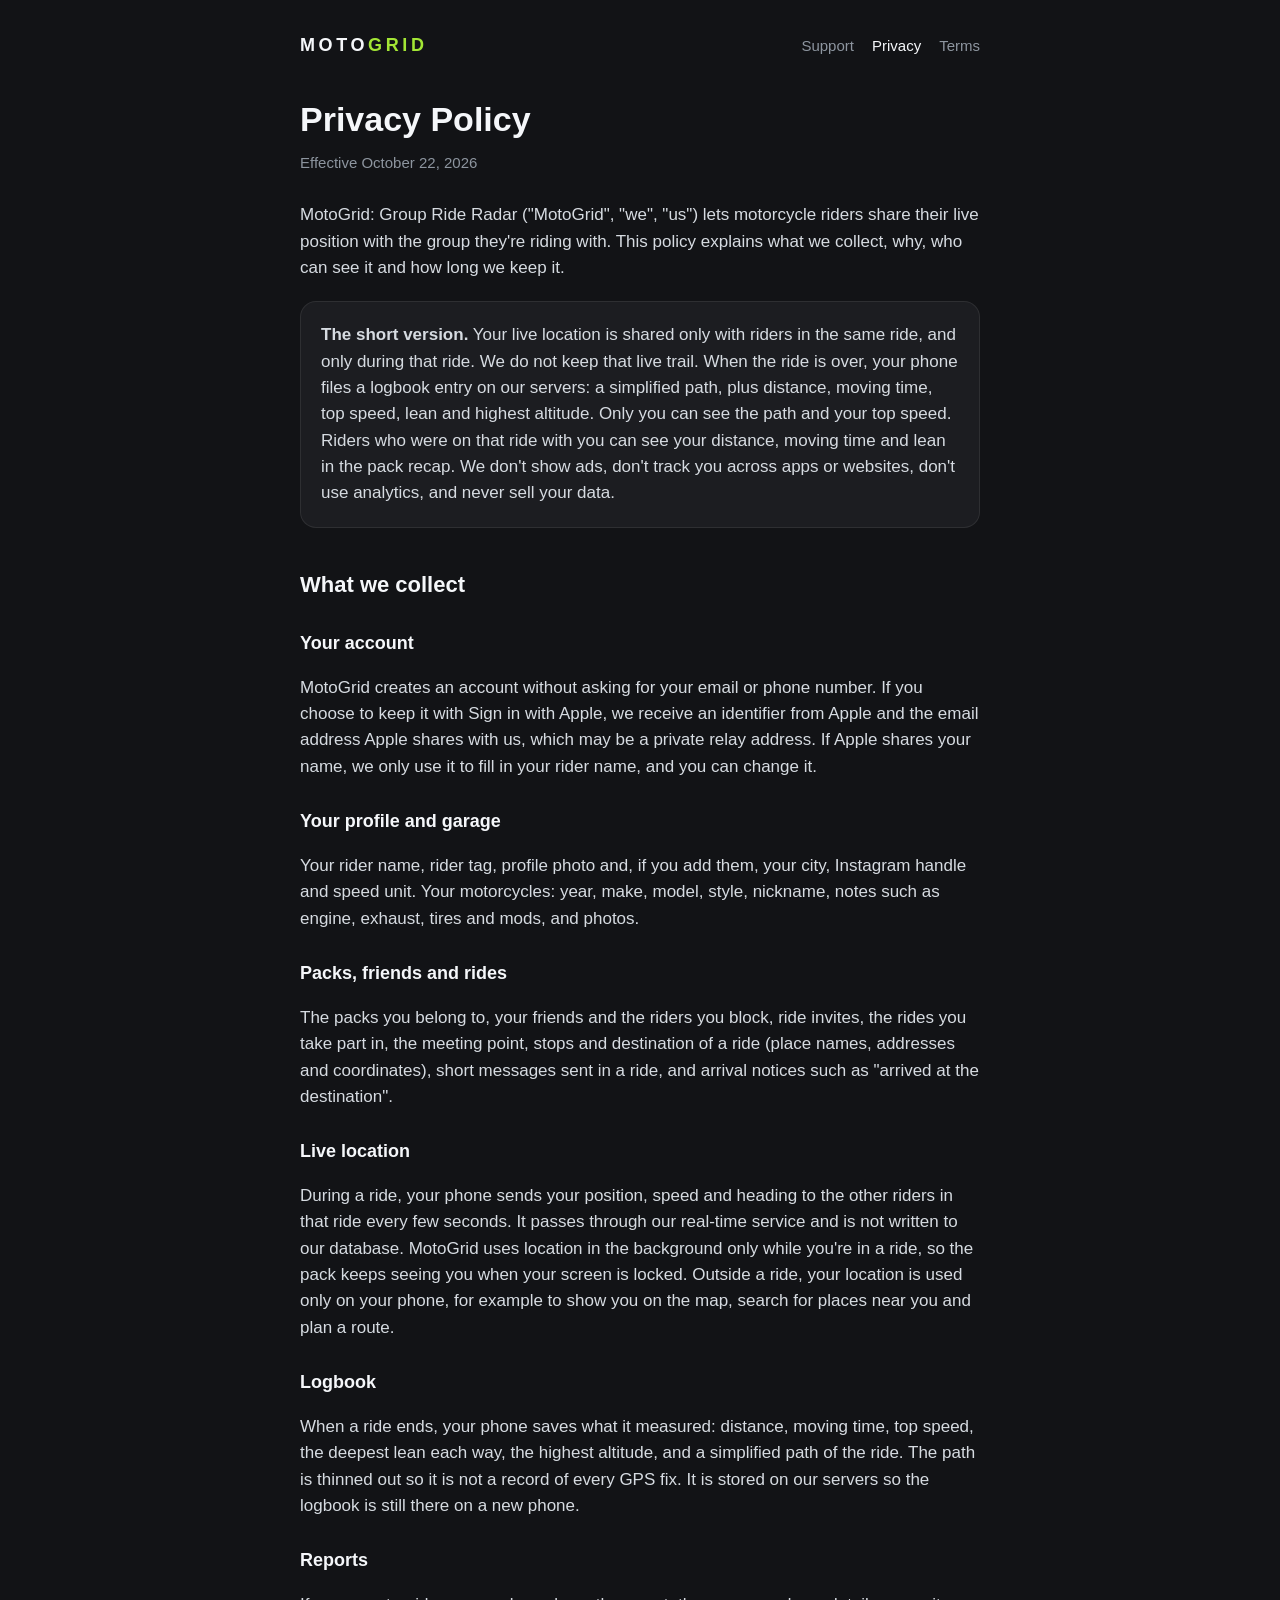
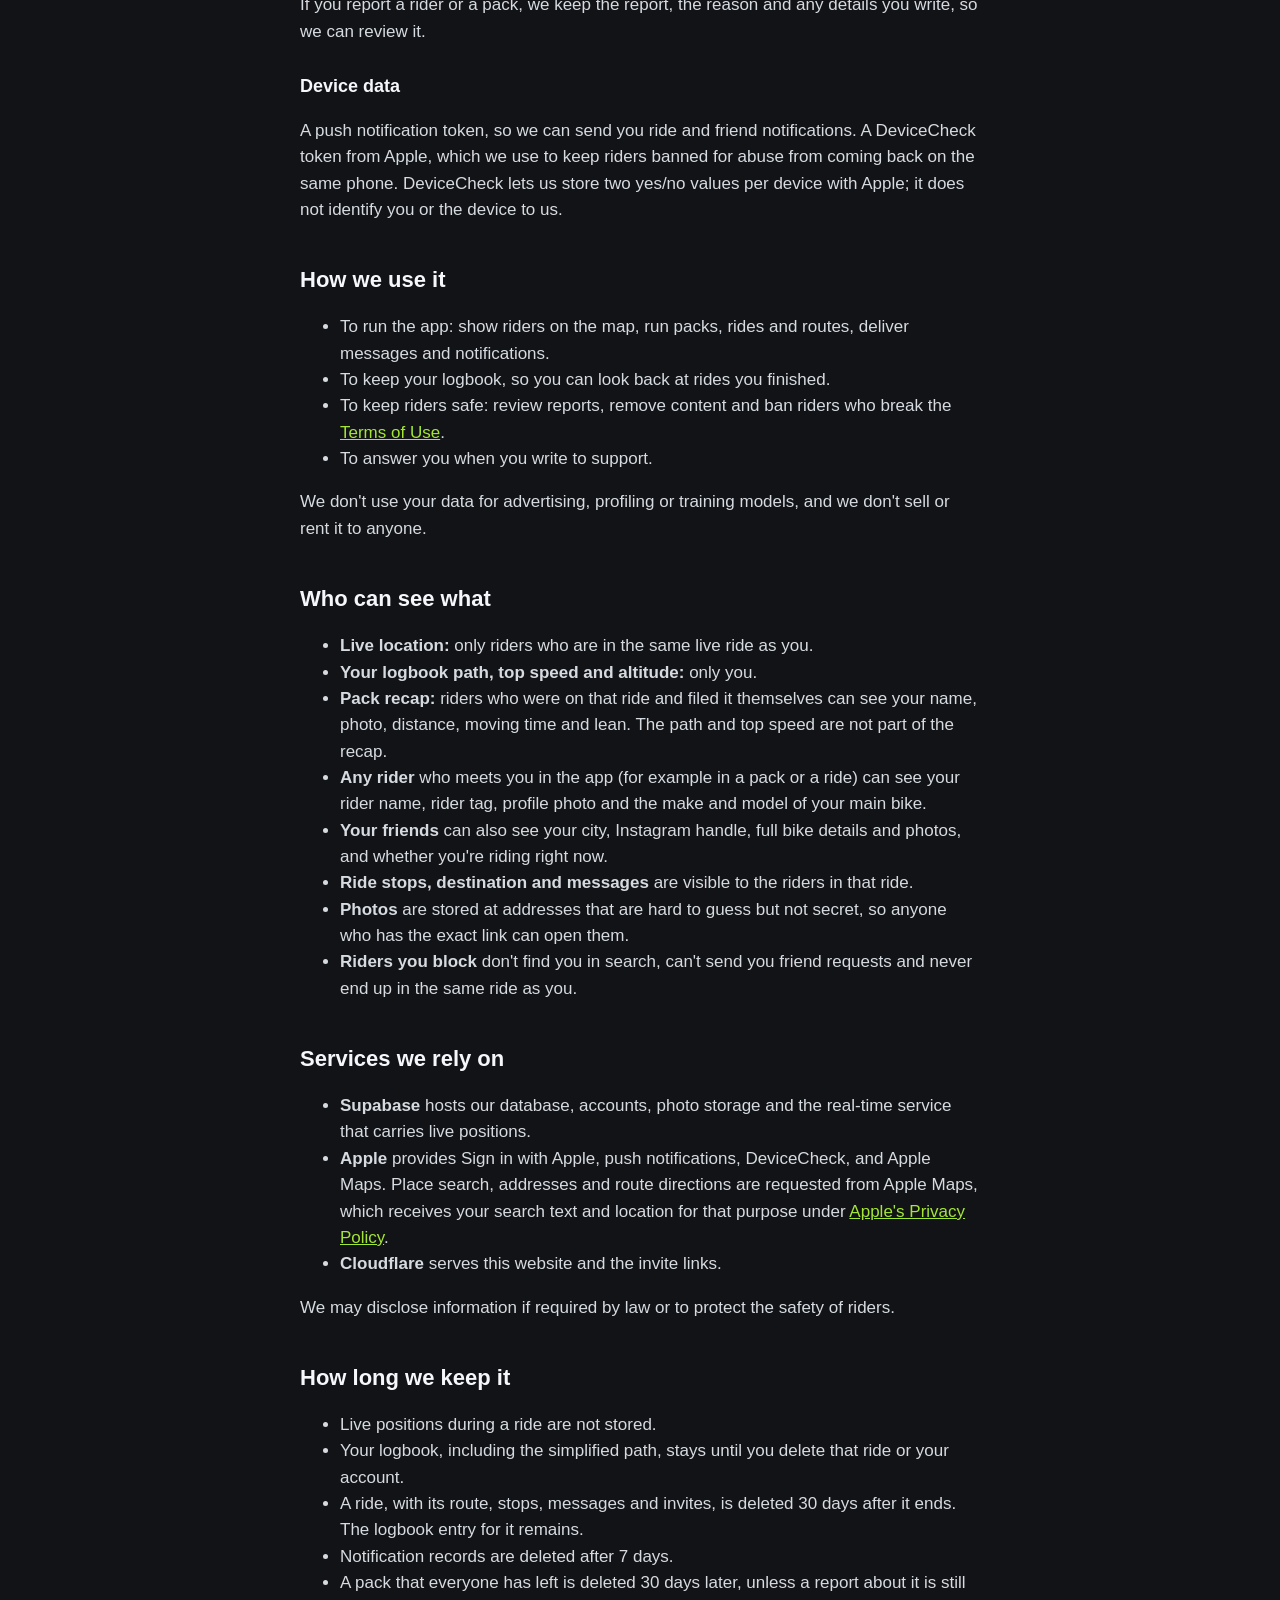
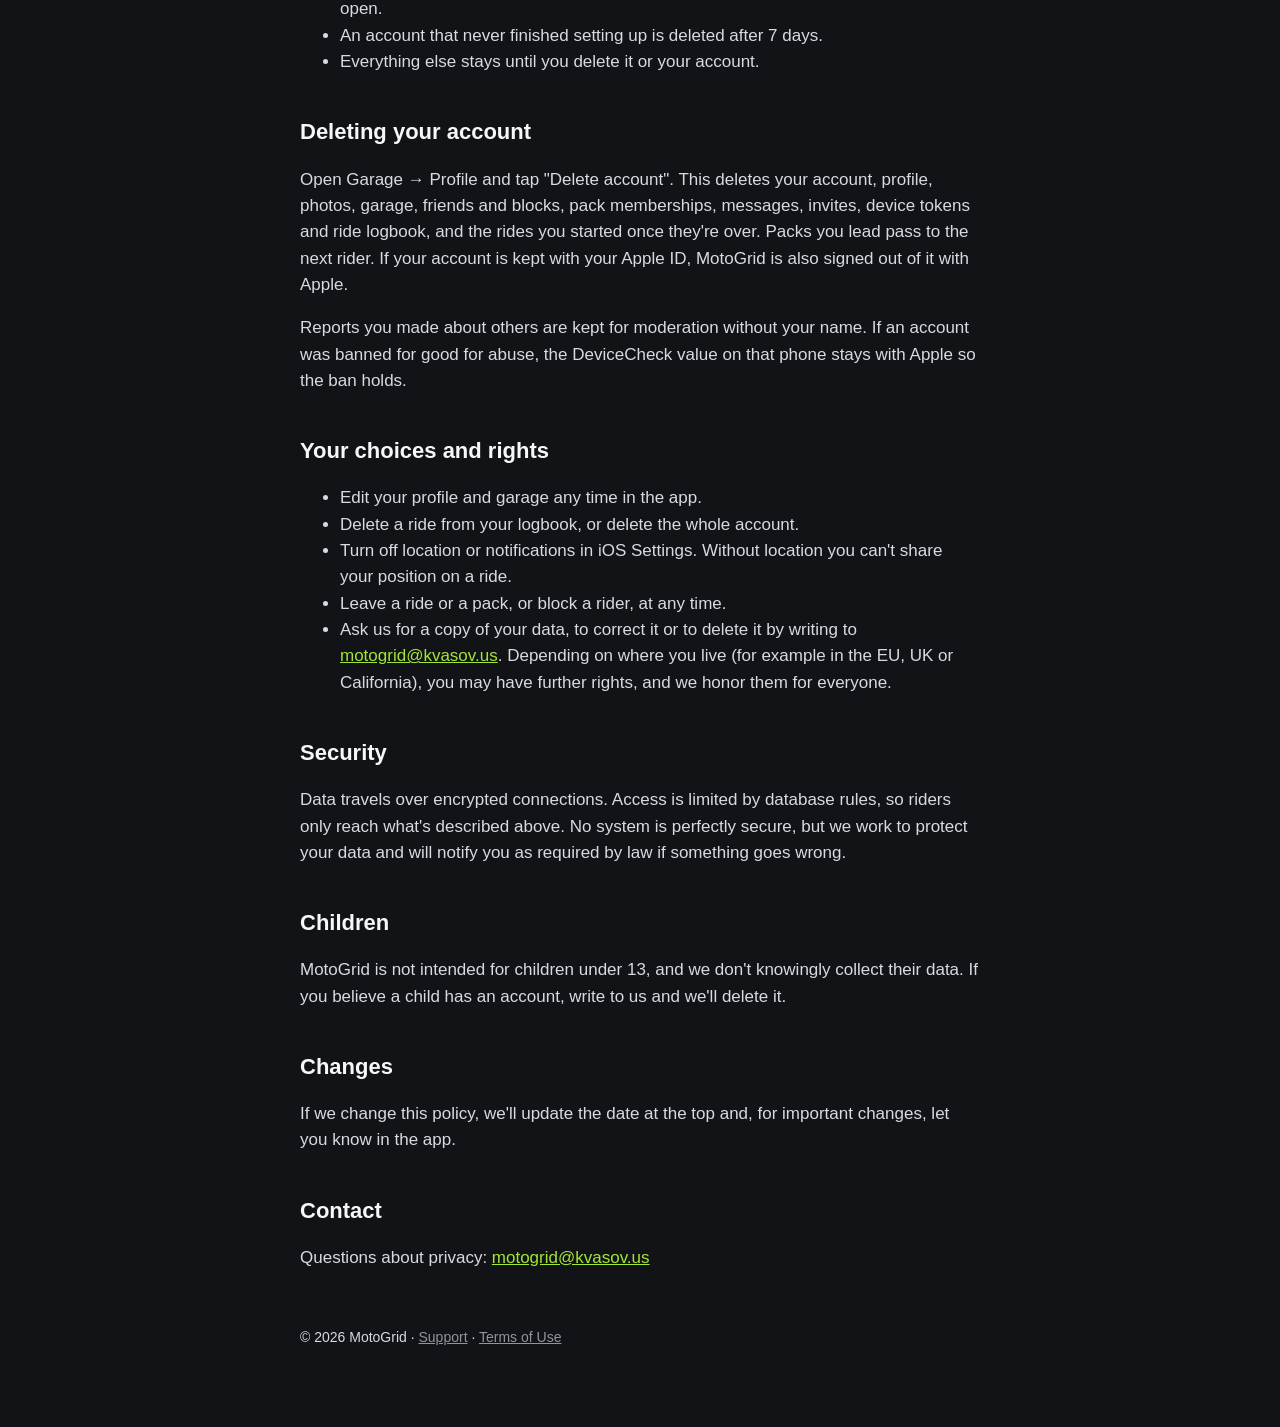
==== commit d8aee2f2: "Describe the ride logbook in the privacy policy. A finished ride keeps a simplified path on the serv" ====
--- a/privacy.html
+++ b/privacy.html
@@ -19,12 +19,12 @@
   </header>
 
   <h1>Privacy Policy</h1>
-  <p class="updated">Effective October 10, 2026</p>
+  <p class="updated">Effective October 22, 2026</p>
 
   <p>MotoGrid: Group Ride Radar ("MotoGrid", "we", "us") lets motorcycle riders share their live position with the group they're riding with. This policy explains what we collect, why, who can see it and how long we keep it.</p>
 
   <div class="card">
-    <p><strong>The short version.</strong> Your live location is shared only with riders in the same ride, only during that ride, and is never stored on our servers. We don't show ads, don't track you across apps or websites, don't use analytics, and never sell your data.</p>
+    <p><strong>The short version.</strong> Your live location is shared only with riders in the same ride, and only during that ride. We do not keep that live trail. When the ride is over, your phone files a logbook entry on our servers: a simplified path, plus distance, moving time, top speed, lean and highest altitude. Only you can see the path and your top speed. Riders who were on that ride with you can see your distance, moving time and lean in the pack recap. We don't show ads, don't track you across apps or websites, don't use analytics, and never sell your data.</p>
   </div>
 
   <h2>What we collect</h2>
@@ -41,6 +41,9 @@
   <h3>Live location</h3>
   <p>During a ride, your phone sends your position, speed and heading to the other riders in that ride every few seconds. It passes through our real-time service and is not written to our database. MotoGrid uses location in the background only while you're in a ride, so the pack keeps seeing you when your screen is locked. Outside a ride, your location is used only on your phone, for example to show you on the map, search for places near you and plan a route.</p>
 
+  <h3>Logbook</h3>
+  <p>When a ride ends, your phone saves what it measured: distance, moving time, top speed, the deepest lean each way, the highest altitude, and a simplified path of the ride. The path is thinned out so it is not a record of every GPS fix. It is stored on our servers so the logbook is still there on a new phone.</p>
+
   <h3>Reports</h3>
   <p>If you report a rider or a pack, we keep the report, the reason and any details you write, so we can review it.</p>
 
@@ -50,6 +53,7 @@
   <h2>How we use it</h2>
   <ul>
     <li>To run the app: show riders on the map, run packs, rides and routes, deliver messages and notifications.</li>
+    <li>To keep your logbook, so you can look back at rides you finished.</li>
     <li>To keep riders safe: review reports, remove content and ban riders who break the <a href="terms.html">Terms of Use</a>.</li>
     <li>To answer you when you write to support.</li>
   </ul>
@@ -58,6 +62,8 @@
   <h2>Who can see what</h2>
   <ul>
     <li><strong>Live location:</strong> only riders who are in the same live ride as you.</li>
+    <li><strong>Your logbook path, top speed and altitude:</strong> only you.</li>
+    <li><strong>Pack recap:</strong> riders who were on that ride and filed it themselves can see your name, photo, distance, moving time and lean. The path and top speed are not part of the recap.</li>
     <li><strong>Any rider</strong> who meets you in the app (for example in a pack or a ride) can see your rider name, rider tag, profile photo and the make and model of your main bike.</li>
     <li><strong>Your friends</strong> can also see your city, Instagram handle, full bike details and photos, and whether you're riding right now.</li>
     <li><strong>Ride stops, destination and messages</strong> are visible to the riders in that ride.</li>
@@ -69,13 +75,15 @@
   <ul>
     <li><strong>Supabase</strong> hosts our database, accounts, photo storage and the real-time service that carries live positions.</li>
     <li><strong>Apple</strong> provides Sign in with Apple, push notifications, DeviceCheck, and Apple Maps. Place search, addresses and route directions are requested from Apple Maps, which receives your search text and location for that purpose under <a href="https://www.apple.com/legal/privacy/">Apple's Privacy Policy</a>.</li>
+    <li><strong>Cloudflare</strong> serves this website and the invite links.</li>
   </ul>
   <p>We may disclose information if required by law or to protect the safety of riders.</p>
 
   <h2>How long we keep it</h2>
   <ul>
-    <li>Live positions are not stored.</li>
-    <li>A ride, with its route, stops, messages and invites, is deleted 30 days after it ends.</li>
+    <li>Live positions during a ride are not stored.</li>
+    <li>Your logbook, including the simplified path, stays until you delete that ride or your account.</li>
+    <li>A ride, with its route, stops, messages and invites, is deleted 30 days after it ends. The logbook entry for it remains.</li>
     <li>Notification records are deleted after 7 days.</li>
     <li>A pack that everyone has left is deleted 30 days later, unless a report about it is still open.</li>
     <li>An account that never finished setting up is deleted after 7 days.</li>
@@ -83,12 +91,13 @@
   </ul>
 
   <h2>Deleting your account</h2>
-  <p>Open Garage → Profile and tap "Delete account". This deletes your account, profile, photos, garage, friends and blocks, pack memberships, messages, invites and device tokens, and the rides you started once they're over. Packs you lead pass to the next rider. If your account is kept with your Apple ID, MotoGrid is also signed out of it with Apple.</p>
+  <p>Open Garage → Profile and tap "Delete account". This deletes your account, profile, photos, garage, friends and blocks, pack memberships, messages, invites, device tokens and ride logbook, and the rides you started once they're over. Packs you lead pass to the next rider. If your account is kept with your Apple ID, MotoGrid is also signed out of it with Apple.</p>
   <p>Reports you made about others are kept for moderation without your name. If an account was banned for good for abuse, the DeviceCheck value on that phone stays with Apple so the ban holds.</p>
 
   <h2>Your choices and rights</h2>
   <ul>
     <li>Edit your profile and garage any time in the app.</li>
+    <li>Delete a ride from your logbook, or delete the whole account.</li>
     <li>Turn off location or notifications in iOS Settings. Without location you can't share your position on a ride.</li>
     <li>Leave a ride or a pack, or block a rider, at any time.</li>
     <li>Ask us for a copy of your data, to correct it or to delete it by writing to <a href="mailto:motogrid@kvasov.us?subject=Privacy%20request">motogrid@kvasov.us</a>. Depending on where you live (for example in the EU, UK or California), you may have further rights, and we honor them for everyone.</li>
